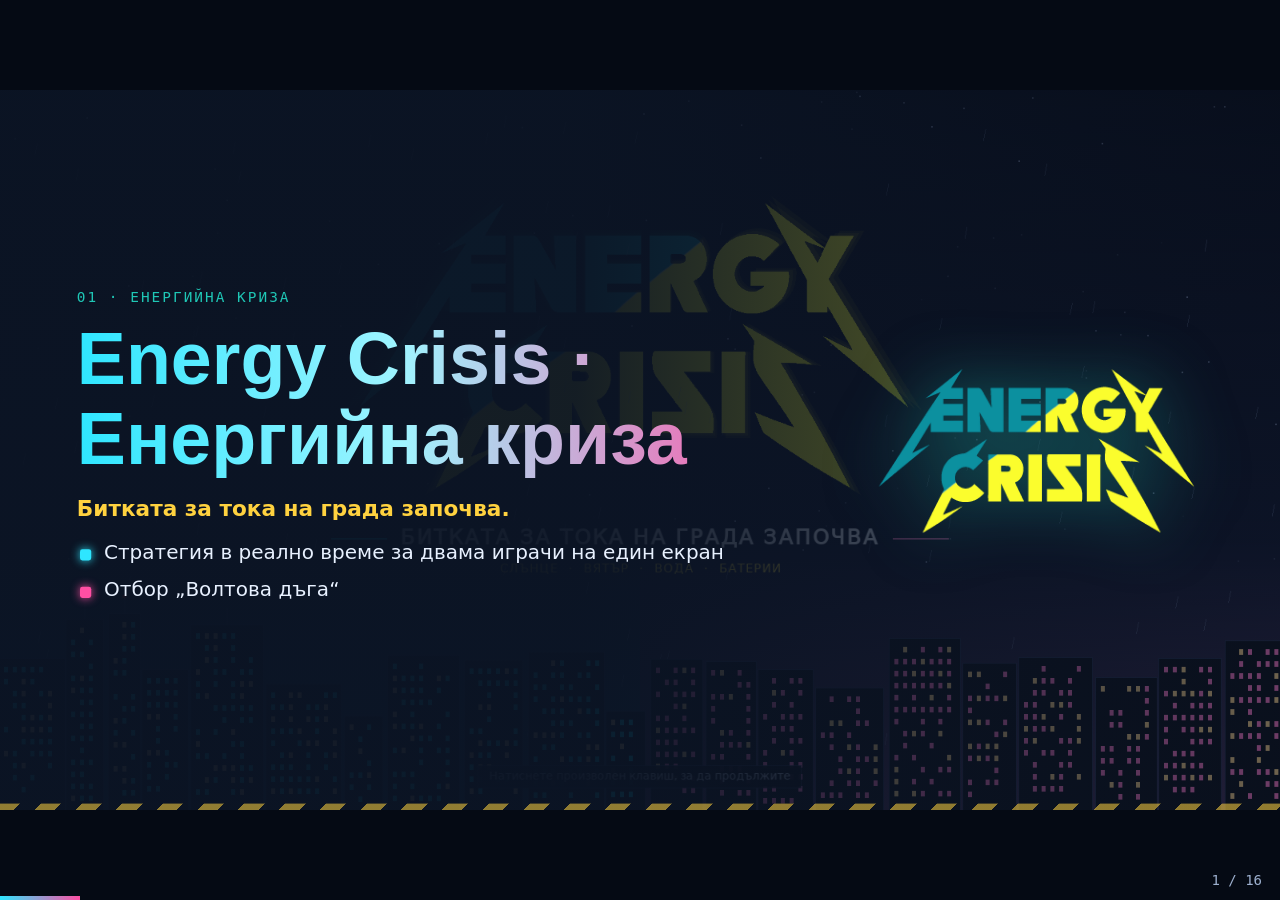
==== presentation/index.html @ 6099c33b "docs(presentation): HTML slide deck built from the jury script Self-contained Arcade Neon deck (offl" ====
<!doctype html>
<html lang="bg">
<head>
<meta charset="utf-8">
<meta name="viewport" content="width=device-width,initial-scale=1">
<title>Energy Crisis · Волтова дъга</title>
<link rel="stylesheet" href="fonts/faces.css">
<style>
/* Arcade Neon deck: navy ground, P1 cyan, P2 pink, logo teal and yellow. 16:9 stage scaled to the window. */
:root {
  --ground: #0b1424; --panel: #111d33; --line: #1f3355; --text: #e8f1ff; --muted: #9db0cf;
  --cyan: #2ee6ff; --pink: #ff4fa3; --teal: #1fc7b6; --volt: #ffd23f;
  --display: "Unbounded", "Bahnschrift", "Segoe UI", sans-serif;
  --body: "Manrope", "Segoe UI", system-ui, sans-serif;
  --mono: "JetBrains Mono", Consolas, monospace;
}
* { box-sizing: border-box; }
html, body { margin: 0; height: 100%; background: #050a14; color: var(--text); font-family: var(--body); overflow: hidden; }
#stage { position: absolute; left: 50%; top: 50%; width: 1600px; height: 900px; transform-origin: 0 0; }
.slide { position: absolute; inset: 0; display: none; padding: 80px 96px 90px; gap: 56px;
  background: radial-gradient(1200px 700px at 85% 10%, rgba(46,230,255,.10), transparent 60%),
              radial-gradient(900px 600px at 0% 100%, rgba(255,79,163,.10), transparent 60%), var(--ground); }
.slide.active { display: flex; animation: in .45s ease both; }
@keyframes in { from { opacity: 0; transform: translateY(14px); } to { opacity: 1; transform: none; } }
@media (prefers-reduced-motion: reduce) { .slide.active { animation: none; } }
.slide::after { content: ""; position: absolute; left: 0; right: 0; bottom: 0; height: 8px;
  background: repeating-linear-gradient(135deg, var(--volt) 0 18px, transparent 18px 36px); opacity: .55; }
.copy { flex: 1 1 0; min-width: 0; display: flex; flex-direction: column; justify-content: center; gap: 18px; }
.media { flex: 1.15 1 0; min-width: 0; display: flex; flex-direction: column; justify-content: center; gap: 22px; }
.split.two .media figure { max-height: 340px; }
.kicker { font-family: var(--mono); font-size: 18px; letter-spacing: .14em; text-transform: uppercase; color: var(--teal); }
h2 { font-family: var(--display); font-weight: 700; font-size: 54px; line-height: 1.08; margin: 0; text-wrap: balance;
  background: linear-gradient(90deg, var(--cyan), #9ff4ff 45%, var(--pink)); -webkit-background-clip: text; background-clip: text; color: transparent; }
p { font-size: 27px; line-height: 1.45; margin: 0; color: var(--text); max-width: 34ch; }
.text p, .title p { max-width: 52ch; }
ul { margin: 0; padding: 0; list-style: none; display: grid; gap: 12px; }
li { font-size: 25px; line-height: 1.4; padding-left: 34px; position: relative; color: var(--text); }
li::before { content: ""; position: absolute; left: 4px; top: .55em; width: 14px; height: 14px; border-radius: 3px;
  background: var(--cyan); box-shadow: 0 0 12px var(--cyan); }
li:nth-child(even)::before { background: var(--pink); box-shadow: 0 0 12px var(--pink); }
b { color: var(--volt); font-weight: 700; }
code { font-family: var(--mono); font-size: .85em; color: var(--cyan); background: rgba(46,230,255,.08); padding: 1px 8px; border-radius: 6px; border: 1px solid rgba(46,230,255,.25); }
figure { margin: 0; border-radius: 14px; overflow: hidden; border: 2px solid var(--line); background: #000;
  box-shadow: 0 0 0 1px rgba(46,230,255,.25), 0 0 36px rgba(46,230,255,.18), 0 24px 60px rgba(0,0,0,.55); }
figure img { display: block; width: 100%; height: 100%; object-fit: cover; }
table { border-collapse: collapse; font-size: 21px; width: 100%; }
th, td { text-align: left; padding: 9px 14px; border-bottom: 1px solid var(--line); }
th { font-family: var(--mono); font-size: 16px; letter-spacing: .08em; text-transform: uppercase; color: var(--teal); }
td:first-child { color: var(--volt); font-weight: 700; }
.title { flex-direction: column; justify-content: center; align-items: flex-start;
  background: linear-gradient(90deg, rgba(11,20,36,.96) 0 45%, rgba(11,20,36,.55)), url(img/s01-intro.png) center/cover; }
.title .copy { flex: 0 0 auto; max-width: 900px; }
.title h2 { font-size: 92px; }
.title::before { content: ""; position: absolute; right: 90px; top: 50%; width: 420px; height: 420px; transform: translateY(-50%);
  background: url(img/logo.png) center/contain no-repeat; filter: drop-shadow(0 0 40px rgba(31,199,182,.5)); }
.title .media { display: none; }
.notes { display: none; }
#bar { position: fixed; left: 0; bottom: 0; height: 4px; background: linear-gradient(90deg, var(--cyan), var(--pink)); transition: width .3s; }
#count { position: fixed; right: 18px; bottom: 12px; font-family: var(--mono); font-size: 14px; color: var(--muted); }
body.shownotes .slide.active .notes { display: block; position: absolute; left: 96px; right: 96px; bottom: 20px; font-size: 20px; color: var(--muted);
  background: rgba(5,10,20,.9); border: 1px solid var(--line); border-radius: 10px; padding: 12px 16px; }
@media print {
  @page { size: 1600px 900px; margin: 0; }
  html, body { overflow: visible; height: auto; background: var(--ground); }
  #stage { position: static; transform: none !important; width: 1600px; height: auto; }
  .slide { display: flex !important; position: relative; width: 1600px; height: 900px; page-break-after: always; animation: none !important; }
  #bar, #count { display: none; }
}
</style>
</head>
<body>
<div id="stage">
<section class="slide title" data-n="1"><div class="copy"><div class="kicker">01 · Енергийна криза</div><h2>Energy Crisis · Енергийна криза</h2><p><b>Битката за тока на града започва.</b></p><ul><li>Стратегия в реално време за двама играчи на един екран</li><li>Отбор „Волтова дъга“</li></ul></div><div class="media"><figure><img src="img/logo.png" alt=""></figure><figure><img src="img/s01-intro.png" alt=""></figure></div><aside class="notes">(0:00–0:15) Здравейте, ние сме отбор „Волтова дъга“, а това е Energy Crisis. Игра, в която двама играчи се борят да захранят един и същ град. Ще ви покажем защо това е по-трудно, отколкото звучи.</aside></section>
<section class="slide split" data-n="2"><div class="copy"><div class="kicker">02 · Енергийна криза</div><h2>21:00 ч. Зимна вечер. Няма вятър.</h2><p><b>Слънцето залезе преди три часа, а целият град току-що пусна печките и телевизорите. Откъде ще дойде токът?</b></p></div><div class="media"><figure><img src="img/s05-night.png" alt=""></figure></div><aside class="notes">(0:15–0:30) Представете си, че отговаряте за тока на цял град точно в този момент. Слънчевите панели дават нула, турбините стоят. Този въпрос е в основата на нашата игра.</aside></section>
<section class="slide text" data-n="3"><div class="copy"><div class="kicker">03 · Енергийна криза</div><h2>Проблемът: енергийният преход</h2><ul><li>България произвежда ток главно от АЕЦ „Козлодуй“ и въглищни централи като „Марица-изток“</li><li>Слънцето и вятърът са чисти, но <b>не работят по поръчка</b>: нощ, облаци, безветрие, зима</li><li>Най-голямото търсене е вечер (<b>вечерен пик</b>), точно когато слънцето вече е залязло</li><li>Истинският въпрос: <b>как да сменим източниците, без градът да угасне?</b></li></ul></div><aside class="notes">(0:30–0:55) Чистата енергия е лесна на хартия и трудна в девет вечерта. Слънцето дава най-много по обед, а хората имат нужда от ток вечер. Тази празнина между производството и търсенето е реален проблем за всяка енергийна система, включително нашата.</aside></section>
<section class="slide split" data-n="4"><div class="copy"><div class="kicker">04 · Енергийна криза</div><h2>Играта с едно изречение</h2><p><b>Двама енергийни магнати захранват един град. Който го захранва по-надеждно, печели територия.</b></p><ul><li><b>Добиваш</b> ресурси → <b>строиш</b> централи → <b>захранваш</b> града</li><li>Всяка сутрин в <b>06:00</b> градът проверява кой се е справил по-добре</li><li>Победа при <b>85%</b> от града или най-голям дял след ден 20</li><li>Срещу приятел на една клавиатура или срещу бот</li></ul></div><div class="media"><figure><img src="img/wave-a-game.png" alt=""></figure></div><aside class="notes">(0:55–1:15) Лявата половина е Западът, дясната е Изтокът, а по средата е градът. Добиваш дърво, желязо, мед и силиций, строиш слънчеви панели, турбини, ВЕЦ и батерии. Цялата игра е тази проста верига, но всяко звено крие решение.</aside></section>
<section class="slide split two" data-n="5"><div class="copy"><div class="kicker">05 · Енергийна криза</div><h2>Един ден от мача</h2><ul><li>Един игрови ден трае <b>90 секунди</b>, а мачът е около <b>20 дни</b> с <b>4 сезона</b></li><li>Време по сектори: слънце, дъжд, вятър, буря; зимата носи къс ден и сняг</li><li>Нощем слънцето дава 0 MW: печелят батериите, ВЕЦ и вятърът</li><li><b>06:00 · Отчет на града:</b> кой каква част от нуждата е покрил, до <b>12%</b> територия се мести</li></ul></div><div class="media"><figure><img src="img/s05-day.png" alt=""></figure><figure><img src="img/s05-night.png" alt=""></figure></div><aside class="notes">(1:15–1:40) За 20 минути играчът преживява цяла година. Всяка сутрин в 06:00 градът казва честно кой го е захранил. Ако сте пропуснали нощта, губите територия, колкото и мегавати да имате по обед.</aside></section>
<section class="slide split" data-n="6"><div class="copy"><div class="kicker">06 · Енергийна криза</div><h2>Важно е кога, а не само колко</h2><ul><li><b>Крива на търсенето:</b> вечер (17–22 ч.) градът иска до <b>1,4 пъти</b> повече, а токът се плаща по-скъпо</li><li><b>Четири квартала:</b> болница (24/7), индустрия, бизнес, домове; токът първо отива в болницата</li><li><b>Честота на мрежата 50 Hz:</b> при внезапна загуба на мощност пада; под <b>49,2 Hz</b> мощността е 70%, под <b>48 Hz</b> идва затъмнение</li><li><b>Съхранение:</b> батериите са бърз резерв, ВЕЦ дава „инерция“ на мрежата</li></ul></div><div class="media"><figure><img src="img/s06-grid-center.png" alt=""></figure></div><aside class="notes">(1:40–2:05) Тук играта става истинска енергийна система. Една слънчева централа може да изглежда силна, но ако вечер няма резерв, честотата пада и градът угасва. Точно така работят и реалните мрежи.</aside></section>
<section class="slide split" data-n="7"><div class="copy"><div class="kicker">07 · Енергийна криза</div><h2>Политика и пари</h2><ul><li><b>Градски събития:</b> 9 събития и 4 празника (Мартеница, Фестивал на розата…), обявени ден по-рано</li><li><b>Градски съвет:</b> три решения, двамата играчи гласуват тайно за 20 секунди</li><li><b>Договори и търгове:</b> градът предлага задачи, например „резерв в батериите за вечерния пик“</li><li><b>Борса и внос на ток:</b> всяка покупка вдига цената и за двамата; можеш да внесеш ток от съперника</li></ul></div><div class="media"><figure><img src="img/s07-council.png" alt=""></figure></div><aside class="notes">(2:05–2:25) Парите вече имат смисъл. Градът провежда търгове, съветът гласува, борсата реагира на търсенето. Съперникът може дори да ви продаде ток, ако реши, че това му е изгодно.</aside></section>
<section class="slide split two" data-n="8"><div class="copy"><div class="kicker">08 · Енергийна криза</div><h2>Всеки мач е различен</h2><ul><li><b>5 карти и генератор</b>, всички огледални: равни шансове за двамата</li><li><b>Терен:</b> река за ВЕЦ, хълм за вятър, ливада за слънце, гейзер; реката е обща за двамата</li><li><b>Темп, мутатори и харти:</b> БЛИЦ за 10 минути, ВЕЧНА ЗИМА, Соларен кооператив и още</li><li><b>Лаборатория:</b> 3 клона × 3 нива, на всяко ниво избираш <b>1 от 2</b> технологии</li></ul></div><div class="media"><figure><img src="img/s08-match-setup.png" alt=""></figure><figure><img src="img/s08-research.png" alt=""></figure></div><aside class="notes">(2:25–2:40) Преди мача избирате карта, темп, мутатори и стартова харта, а по време на мача и технологии. Не можете да имате всичко: всяка технология затваря друга.</aside></section>
<section class="slide split two" data-n="9"><div class="copy"><div class="kicker">09 · Енергийна криза</div><h2>Голямата енергия</h2><ul><li><b>АЕЦ:</b> 400 MW, но иска гориво всеки ден, загрява се цял ден и спира аварийно при мълния</li><li><b>Геотермална централа:</b> 70 MW денонощно, но само върху гейзер</li><li><b>Мегапроекти</b> от ден 8: Термоядрен реактор (500 MW), Космическа СЕЦ, ПАВЕЦ</li><li><b>Бедствия:</b> градушка, наводнение, пожар, земетресение; повредената сграда спира до ремонт</li></ul></div><div class="media"><figure><img src="img/s08-mega-site.png" alt=""></figure><figure><img src="img/s08-mega-progress.png" alt=""></figure></div><aside class="notes">(2:40–2:55) В късната игра идват големите решения. АЕЦ дава огромна мощност, но с гориво, бавен старт и риск. Мегапроектът се строи дни наред и двамата играчи виждат кой е по-близо до финала.</aside></section>
<section class="slide split two" data-n="10"><div class="copy"><div class="kicker">10 · Енергийна криза</div><h2>Съперници с характер</h2><ul><li>Ботът следи нуждата на града като <b>регулатор</b>: ЛЕСНО строи под нея, ТРУДНО с резерв</li><li><b>5 характера:</b> Хидро Барон, Слънчев Спринтер, Буреносец, Скъперника, Минен Магнат</li><li>Ботът ремонтира, проучва технологии, гласува в съвета и строи АЕЦ</li><li><b>НЕВЪЗМОЖНО (ОМЕГА):</b> спечели <b>180 от 180</b> симулирани мача</li></ul></div><div class="media"><figure><img src="img/s09-rivals.png" alt=""></figure><figure><img src="img/s09-omega-banner.png" alt=""></figure></div><aside class="notes">(2:55–3:15) Всеки бот играе по свой начин: Хидро Барон залага на реката, Буреносец чака бурите. Нивото НЕВЪЗМОЖНО не е нагласено на око: пуснахме 180 симулирани мача и то спечели всичките. Тестът пада, ако загуби дори веднъж.</aside></section>
<section class="slide split two" data-n="11"><div class="copy"><div class="kicker">11 · Енергийна криза</div><h2>Играта се вижда и чува</h2><ul><li><b>Кинематографично начало:</b> мълния удря логото и градът светва</li><li><b>Жив град:</b> небостъргачите растат и светят в цвета на играча, който ги захранва</li><li><b>Видима мрежа:</b> кабели и импулси, които текат по-бързо при повече MW</li><li><b>Авария в енергосистемата:</b> сирена и прозорците гаснат улица по улица</li><li><b>Процедурен звук:</b> 21 звука и музика, синтезирани от кода, без нито един звуков файл</li></ul></div><div class="media"><figure><img src="img/s10-blackout.png" alt=""></figure><figure><img src="img/s10-skyline.png" alt=""></figure></div><aside class="notes">(3:15–3:35) Искахме резултатът да се вижда без цифри. Когато някой не захрани града, чувате сирена и виждате как кварталите му угасват. А всеки звук, който ще чуете, е изчислен от програмата в момента.</aside></section>
<section class="slide split" data-n="12"><div class="copy"><div class="kicker">12 · Енергийна криза</div><h2>Какво научава играчът</h2><ul><li><b>Енергиен микс:</b> няма един перфектен източник; печели този, който ги съчетава</li><li><b>CO₂:</b> играта брои спестените тонове (около 0,4 т на MWh чиста енергия)</li><li><b>Истински компромиси:</b> мощност срещу надеждност, евтино сега срещу сигурно вечер, риск срещу разнообразие</li><li>Всичко се вижда на живо в <b>енергийното табло</b> (Tab)</li></ul></div><div class="media"><figure><img src="img/s11-dashboard.png" alt=""></figure></div><aside class="notes">(3:35–3:55) Никой не чете учебник, докато играе, но след един мач всеки разбира защо батериите и ВЕЦ са толкова важни. Играчът сам открива, че само слънце или само вятър не стигат. Това е енергийният преход, преживян, а не наизустен.</aside></section>
<section class="slide text" data-n="13"><div class="copy"><div class="kicker">13 · Енергийна криза</div><h2>Как е направена</h2><ul><li><b>C++17 + SFML 3</b>, без готов game engine</li><li><b>Детерминиран двигател:</b> фиксирана стъпка 1/60 s и RNG със seed; един seed дава един и същ мач при 30, 60 или 144 FPS</li><li><b>Правилата са отделени от графиката:</b> двигателят се тества <b>headless</b>, без прозорец</li><li><b>Процедурно съдържание:</b> иконите се рисуват с код, звукът се синтезира с код</li></ul></div><aside class="notes">(3:55–4:15) Написахме всичко на C++ със SFML, за да разберем как работи една игра отвътре. Правилата живеят отделно от картинката, затова можем да изиграем хиляди дни без прозорец. И понеже двигателят е детерминиран, един и същ seed дава абсолютно същия мач.</aside></section>
<section class="slide text" data-n="14"><div class="copy"><div class="kicker">14 · Енергийна криза</div><h2>Качество в числа</h2><ul><li><b>48</b> поправени грешки, всяка с регресионен тест</li><li><b>Над 13 000</b> автоматични проверки и стрес тест: <b>360</b> пълни мача, около <b>35 милиона</b> кадъра, <b>21</b> правила след всяка стъпка</li><li><b>Layout lint:</b> автоматична проверка, че всеки текст се побира в своята рамка</li><li><b>Text pooling:</b> кадърът падна от <b>~70 ms</b> на <b>~16 ms</b></li></ul></div><aside class="notes">(4:15–4:35) Отнесохме се към играта като към истински продукт. Например градът отчиташе деня два пъти, а батериите създаваха енергия от нищото; всяка такава грешка вече има тест, който не позволява да се върне. Дори проверката дали надписите се побират е автоматична.</aside></section>
<section class="slide split two" data-n="15"><div class="copy"><div class="kicker">15 · Енергийна криза</div><h2>Демо на живо: режим за журито (F9)</h2><ul><li><b>Един клавиш</b> пуска готов 3-минутен мач с надписи</li><li>Фиксиран seed и фиксирана стъпка: <b>всеки път е еднакво</b>, на сцената нищо не може да се обърка</li><li>Показва: добив, първи централи, ден и нощ, буря и мълния, отчети в 06:00, сезони, победа</li></ul></div><div class="media"><figure><img src="img/s14-cap-1.png" alt=""></figure><figure><img src="img/s14-cap-5.png" alt=""></figure></div><aside class="notes">(4:35–7:35) Сега ще видите играта на живо: натискаме F9 в главното меню. Говорим върху надписите: „Енергията буквално тече по кабелите към града“, „Слънцето залезе: който има батерии, продължава“, „Всяка сутрин градът проверява кой го е захранил“. Ако времето е малко, спираме след 1:30 с произволен клавиш.</aside></section>
<section class="slide split two" data-n="16"><div class="copy"><div class="kicker">16 · Енергийна криза</div><h2>Благодарим ви!</h2><p><b>Energy Crisis превръща енергийния преход от урок в състезание.</b></p><ul><li>Отбор „Волтова дъга“</li><li>Кодът и документацията: github.com/navigamer123/Energy-Crisis</li><li>Въпроси?</li></ul></div><div class="media"><figure><img src="img/logo.png" alt=""></figure><figure><img src="img/s01-intro.png" alt=""></figure></div><aside class="notes">(7:35–8:00) Всеки член на отбора казва с едно изречение какво е направил. Завършваме с изречението от слайда и каним журито да опита играта: един от тях срещу друг или срещу бота на ТРУДНО.</aside></section>

</div>
<div id="bar"></div><div id="count"></div>
<script>
(function () {
  var slides = [].slice.call(document.querySelectorAll('.slide'));
  var stage = document.getElementById('stage');
  var i = Math.max(0, Math.min(slides.length - 1, (parseInt(location.hash.slice(1), 10) || 1) - 1));
  function fit() {
    var s = Math.min(window.innerWidth / 1600, window.innerHeight / 900);
    stage.style.transform = 'scale(' + s + ') translate(-50%, -50%)';
    stage.style.transformOrigin = '0 0';
    stage.style.left = '50%'; stage.style.top = '50%';
    stage.style.transform = 'translate(-50%, -50%) scale(' + s + ')';
    stage.style.transformOrigin = 'center center';
  }
  function show(n) {
    i = Math.max(0, Math.min(slides.length - 1, n));
    slides.forEach(function (s, k) { s.classList.toggle('active', k === i); });
    document.getElementById('bar').style.width = ((i + 1) / slides.length * 100) + '%';
    document.getElementById('count').textContent = (i + 1) + ' / ' + slides.length;
    history.replaceState(null, '', '#' + (i + 1));
  }
  document.addEventListener('keydown', function (e) {
    if (['ArrowRight', 'PageDown', ' ', 'Enter'].indexOf(e.key) >= 0) { e.preventDefault(); show(i + 1); }
    else if (['ArrowLeft', 'PageUp', 'Backspace'].indexOf(e.key) >= 0) { e.preventDefault(); show(i - 1); }
    else if (e.key === 'Home') show(0);
    else if (e.key === 'End') show(slides.length - 1);
    else if (e.key === 'n' || e.key === 'N') document.body.classList.toggle('shownotes');
    else if (e.key === 'f' || e.key === 'F') { if (!document.fullscreenElement) document.documentElement.requestFullscreen(); else document.exitFullscreen(); }
  });
  document.addEventListener('click', function (e) { show(e.clientX > window.innerWidth / 3 ? i + 1 : i - 1); });
  window.addEventListener('resize', fit);
  if (location.search.indexOf('print') < 0) { fit(); show(i); }
})();
</script>
</body>
</html>
---- presentation/fonts/faces.css ----
@font-face{font-family:'JetBrains Mono';font-style:normal;font-weight:500 700;font-display:swap;src:url(fonts/jetbrains-mono-cyrillic.woff2) format('woff2');unicode-range:U+0301, U+0400-045F, U+0490-0491, U+04B0-04B1, U+2116}
@font-face{font-family:'JetBrains Mono';font-style:normal;font-weight:500 700;font-display:swap;src:url(fonts/jetbrains-mono-latin.woff2) format('woff2');unicode-range:U+0000-00FF, U+0131, U+0152-0153, U+02BB-02BC, U+02C6, U+02DA, U+02DC, U+0304, U+0308, U+0329, U+2000-206F, U+20AC, U+2122, U+2191, U+2193, U+2212, U+2215, U+FEFF, U+FFFD}
@font-face{font-family:'JetBrains Mono';font-style:normal;font-weight:500 700;font-display:swap;src:url(fonts/jetbrains-mono-latin-ext.woff2) format('woff2');unicode-range:U+0100-02BA, U+02BD-02C5, U+02C7-02CC, U+02CE-02D7, U+02DD-02FF, U+0304, U+0308, U+0329, U+1D00-1DBF, U+1E00-1E9F, U+1EF2-1EFF, U+2020, U+20A0-20AB, U+20AD-20C0, U+2113, U+2C60-2C7F, U+A720-A7FF}
@font-face{font-family:'Manrope';font-style:normal;font-weight:400 800;font-display:swap;src:url(fonts/manrope-cyrillic.woff2) format('woff2');unicode-range:U+0301, U+0400-045F, U+0490-0491, U+04B0-04B1, U+2116}
@font-face{font-family:'Manrope';font-style:normal;font-weight:400 800;font-display:swap;src:url(fonts/manrope-latin.woff2) format('woff2');unicode-range:U+0000-00FF, U+0131, U+0152-0153, U+02BB-02BC, U+02C6, U+02DA, U+02DC, U+0304, U+0308, U+0329, U+2000-206F, U+20AC, U+2122, U+2191, U+2193, U+2212, U+2215, U+FEFF, U+FFFD}
@font-face{font-family:'Manrope';font-style:normal;font-weight:400 800;font-display:swap;src:url(fonts/manrope-latin-ext.woff2) format('woff2');unicode-range:U+0100-02BA, U+02BD-02C5, U+02C7-02CC, U+02CE-02D7, U+02DD-02FF, U+0304, U+0308, U+0329, U+1D00-1DBF, U+1E00-1E9F, U+1EF2-1EFF, U+2020, U+20A0-20AB, U+20AD-20C0, U+2113, U+2C60-2C7F, U+A720-A7FF}
@font-face{font-family:'Unbounded';font-style:normal;font-weight:500 800;font-display:swap;src:url(fonts/unbounded-cyrillic.woff2) format('woff2');unicode-range:U+0301, U+0400-045F, U+0490-0491, U+04B0-04B1, U+2116}
@font-face{font-family:'Unbounded';font-style:normal;font-weight:500 800;font-display:swap;src:url(fonts/unbounded-latin.woff2) format('woff2');unicode-range:U+0000-00FF, U+0131, U+0152-0153, U+02BB-02BC, U+02C6, U+02DA, U+02DC, U+0304, U+0308, U+0329, U+2000-206F, U+20AC, U+2122, U+2191, U+2193, U+2212, U+2215, U+FEFF, U+FFFD}
@font-face{font-family:'Unbounded';font-style:normal;font-weight:500 800;font-display:swap;src:url(fonts/unbounded-latin-ext.woff2) format('woff2');unicode-range:U+0100-02BA, U+02BD-02C5, U+02C7-02CC, U+02CE-02D7, U+02DD-02FF, U+0304, U+0308, U+0329, U+1D00-1DBF, U+1E00-1E9F, U+1EF2-1EFF, U+2020, U+20A0-20AB, U+20AD-20C0, U+2113, U+2C60-2C7F, U+A720-A7FF}
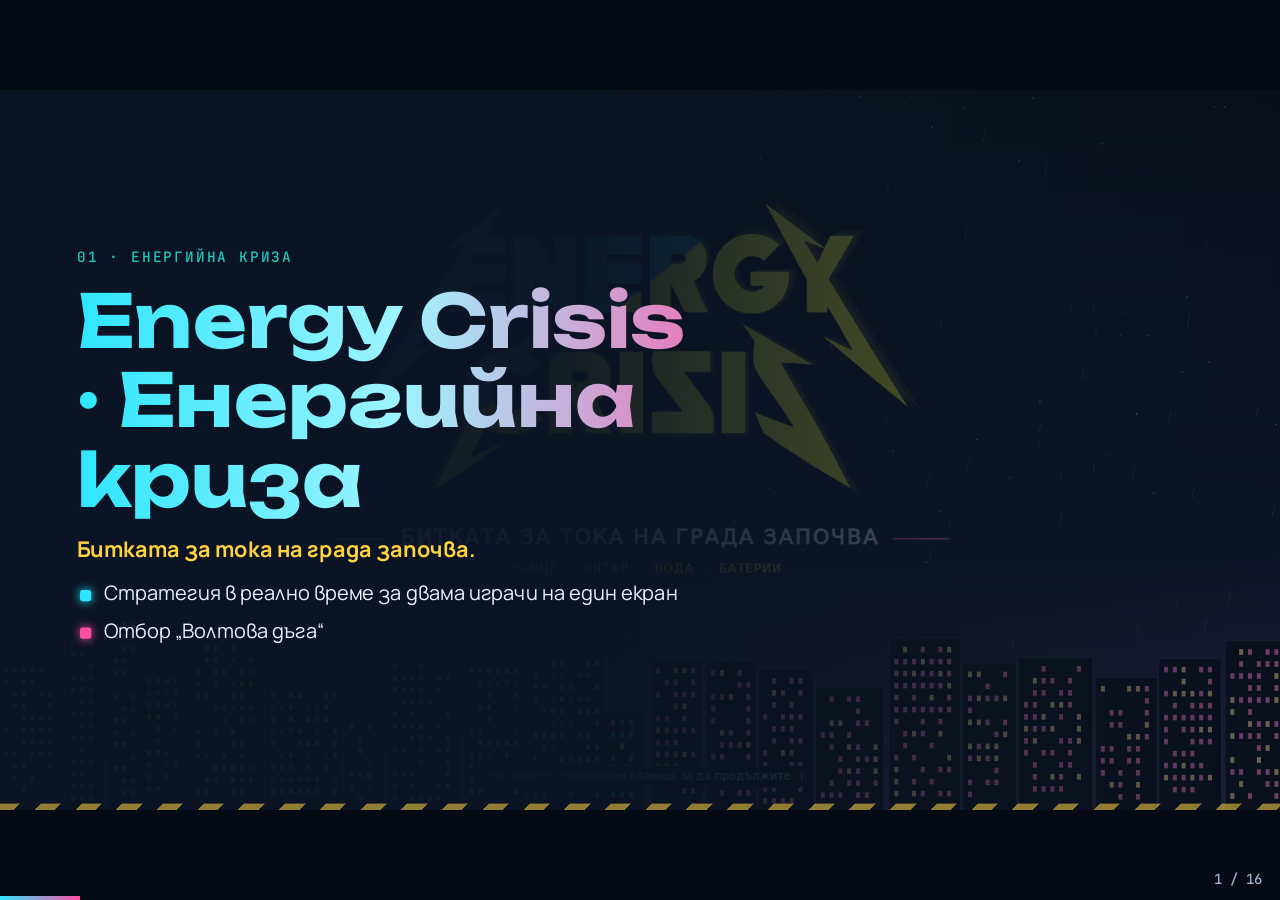
==== commit a7fd085f: "fix(presentation): single logo on the title slide, larger type on text-only slides Re-rendered all 1" ====
--- a/presentation/index.html
+++ b/presentation/index.html
@@ -1,75 +1,74 @@
-<!doctype html>
-<html lang="bg">
-<head>
-<meta charset="utf-8">
-<meta name="viewport" content="width=device-width,initial-scale=1">
-<title>Energy Crisis · Волтова дъга</title>
-<link rel="stylesheet" href="fonts/faces.css">
-<style>
-/* Arcade Neon deck: navy ground, P1 cyan, P2 pink, logo teal and yellow. 16:9 stage scaled to the window. */
-:root {
-  --ground: #0b1424; --panel: #111d33; --line: #1f3355; --text: #e8f1ff; --muted: #9db0cf;
-  --cyan: #2ee6ff; --pink: #ff4fa3; --teal: #1fc7b6; --volt: #ffd23f;
-  --display: "Unbounded", "Bahnschrift", "Segoe UI", sans-serif;
-  --body: "Manrope", "Segoe UI", system-ui, sans-serif;
-  --mono: "JetBrains Mono", Consolas, monospace;
-}
-* { box-sizing: border-box; }
-html, body { margin: 0; height: 100%; background: #050a14; color: var(--text); font-family: var(--body); overflow: hidden; }
-#stage { position: absolute; left: 50%; top: 50%; width: 1600px; height: 900px; transform-origin: 0 0; }
-.slide { position: absolute; inset: 0; display: none; padding: 80px 96px 90px; gap: 56px;
-  background: radial-gradient(1200px 700px at 85% 10%, rgba(46,230,255,.10), transparent 60%),
-              radial-gradient(900px 600px at 0% 100%, rgba(255,79,163,.10), transparent 60%), var(--ground); }
-.slide.active { display: flex; animation: in .45s ease both; }
-@keyframes in { from { opacity: 0; transform: translateY(14px); } to { opacity: 1; transform: none; } }
-@media (prefers-reduced-motion: reduce) { .slide.active { animation: none; } }
-.slide::after { content: ""; position: absolute; left: 0; right: 0; bottom: 0; height: 8px;
-  background: repeating-linear-gradient(135deg, var(--volt) 0 18px, transparent 18px 36px); opacity: .55; }
-.copy { flex: 1 1 0; min-width: 0; display: flex; flex-direction: column; justify-content: center; gap: 18px; }
-.media { flex: 1.15 1 0; min-width: 0; display: flex; flex-direction: column; justify-content: center; gap: 22px; }
-.split.two .media figure { max-height: 340px; }
-.kicker { font-family: var(--mono); font-size: 18px; letter-spacing: .14em; text-transform: uppercase; color: var(--teal); }
-h2 { font-family: var(--display); font-weight: 700; font-size: 54px; line-height: 1.08; margin: 0; text-wrap: balance;
-  background: linear-gradient(90deg, var(--cyan), #9ff4ff 45%, var(--pink)); -webkit-background-clip: text; background-clip: text; color: transparent; }
-p { font-size: 27px; line-height: 1.45; margin: 0; color: var(--text); max-width: 34ch; }
-.text p, .title p { max-width: 52ch; }
-ul { margin: 0; padding: 0; list-style: none; display: grid; gap: 12px; }
-li { font-size: 25px; line-height: 1.4; padding-left: 34px; position: relative; color: var(--text); }
-li::before { content: ""; position: absolute; left: 4px; top: .55em; width: 14px; height: 14px; border-radius: 3px;
-  background: var(--cyan); box-shadow: 0 0 12px var(--cyan); }
-li:nth-child(even)::before { background: var(--pink); box-shadow: 0 0 12px var(--pink); }
-b { color: var(--volt); font-weight: 700; }
-code { font-family: var(--mono); font-size: .85em; color: var(--cyan); background: rgba(46,230,255,.08); padding: 1px 8px; border-radius: 6px; border: 1px solid rgba(46,230,255,.25); }
-figure { margin: 0; border-radius: 14px; overflow: hidden; border: 2px solid var(--line); background: #000;
-  box-shadow: 0 0 0 1px rgba(46,230,255,.25), 0 0 36px rgba(46,230,255,.18), 0 24px 60px rgba(0,0,0,.55); }
-figure img { display: block; width: 100%; height: 100%; object-fit: cover; }
-table { border-collapse: collapse; font-size: 21px; width: 100%; }
-th, td { text-align: left; padding: 9px 14px; border-bottom: 1px solid var(--line); }
-th { font-family: var(--mono); font-size: 16px; letter-spacing: .08em; text-transform: uppercase; color: var(--teal); }
-td:first-child { color: var(--volt); font-weight: 700; }
-.title { flex-direction: column; justify-content: center; align-items: flex-start;
-  background: linear-gradient(90deg, rgba(11,20,36,.96) 0 45%, rgba(11,20,36,.55)), url(img/s01-intro.png) center/cover; }
-.title .copy { flex: 0 0 auto; max-width: 900px; }
-.title h2 { font-size: 92px; }
-.title::before { content: ""; position: absolute; right: 90px; top: 50%; width: 420px; height: 420px; transform: translateY(-50%);
-  background: url(img/logo.png) center/contain no-repeat; filter: drop-shadow(0 0 40px rgba(31,199,182,.5)); }
+<!doctype html>
+<html lang="bg">
+<head>
+<meta charset="utf-8">
+<meta name="viewport" content="width=device-width,initial-scale=1">
+<title>Energy Crisis · Волтова дъга</title>
+<link rel="stylesheet" href="fonts/faces.css">
+<style>
+/* Arcade Neon deck: navy ground, P1 cyan, P2 pink, logo teal and yellow. 16:9 stage scaled to the window. */
+:root {
+  --ground: #0b1424; --panel: #111d33; --line: #1f3355; --text: #e8f1ff; --muted: #9db0cf;
+  --cyan: #2ee6ff; --pink: #ff4fa3; --teal: #1fc7b6; --volt: #ffd23f;
+  --display: "Unbounded", "Bahnschrift", "Segoe UI", sans-serif;
+  --body: "Manrope", "Segoe UI", system-ui, sans-serif;
+  --mono: "JetBrains Mono", Consolas, monospace;
+}
+* { box-sizing: border-box; }
+html, body { margin: 0; height: 100%; background: #050a14; color: var(--text); font-family: var(--body); overflow: hidden; }
+#stage { position: absolute; left: 50%; top: 50%; width: 1600px; height: 900px; transform-origin: 0 0; }
+.slide { position: absolute; inset: 0; display: none; padding: 80px 96px 90px; gap: 56px;
+  background: radial-gradient(1200px 700px at 85% 10%, rgba(46,230,255,.10), transparent 60%),
+              radial-gradient(900px 600px at 0% 100%, rgba(255,79,163,.10), transparent 60%), var(--ground); }
+.slide.active { display: flex; animation: in .45s ease both; }
+@keyframes in { from { opacity: 0; transform: translateY(14px); } to { opacity: 1; transform: none; } }
+@media (prefers-reduced-motion: reduce) { .slide.active { animation: none; } }
+.slide::after { content: ""; position: absolute; left: 0; right: 0; bottom: 0; height: 8px;
+  background: repeating-linear-gradient(135deg, var(--volt) 0 18px, transparent 18px 36px); opacity: .55; }
+.copy { flex: 1 1 0; min-width: 0; display: flex; flex-direction: column; justify-content: center; gap: 18px; }
+.media { flex: 1.15 1 0; min-width: 0; display: flex; flex-direction: column; justify-content: center; gap: 22px; }
+.split.two .media figure { max-height: 340px; }
+.kicker { font-family: var(--mono); font-size: 18px; letter-spacing: .14em; text-transform: uppercase; color: var(--teal); }
+h2 { font-family: var(--display); font-weight: 700; font-size: 54px; line-height: 1.08; margin: 0; text-wrap: balance;
+  background: linear-gradient(90deg, var(--cyan), #9ff4ff 45%, var(--pink)); -webkit-background-clip: text; background-clip: text; color: transparent; }
+p { font-size: 27px; line-height: 1.45; margin: 0; color: var(--text); max-width: 34ch; }
+.text p, .title p { max-width: 52ch; }
+ul { margin: 0; padding: 0; list-style: none; display: grid; gap: 12px; }
+li { font-size: 25px; line-height: 1.4; padding-left: 34px; position: relative; color: var(--text); }
+li::before { content: ""; position: absolute; left: 4px; top: .55em; width: 14px; height: 14px; border-radius: 3px;
+  background: var(--cyan); box-shadow: 0 0 12px var(--cyan); }
+li:nth-child(even)::before { background: var(--pink); box-shadow: 0 0 12px var(--pink); }
+b { color: var(--volt); font-weight: 700; }
+code { font-family: var(--mono); font-size: .85em; color: var(--cyan); background: rgba(46,230,255,.08); padding: 1px 8px; border-radius: 6px; border: 1px solid rgba(46,230,255,.25); }
+figure { margin: 0; border-radius: 14px; overflow: hidden; border: 2px solid var(--line); background: #000;
+  box-shadow: 0 0 0 1px rgba(46,230,255,.25), 0 0 36px rgba(46,230,255,.18), 0 24px 60px rgba(0,0,0,.55); }
+figure img { display: block; width: 100%; height: 100%; object-fit: cover; }
+table { border-collapse: collapse; font-size: 21px; width: 100%; }
+th, td { text-align: left; padding: 9px 14px; border-bottom: 1px solid var(--line); }
+th { font-family: var(--mono); font-size: 16px; letter-spacing: .08em; text-transform: uppercase; color: var(--teal); }
+td:first-child { color: var(--volt); font-weight: 700; }
+.title { flex-direction: column; justify-content: center; align-items: flex-start;
+  background: linear-gradient(90deg, rgba(11,20,36,.96) 0 45%, rgba(11,20,36,.55)), url(img/s01-intro.png) center/cover; }
+.title .copy { flex: 0 0 auto; max-width: 900px; }
+.title h2 { font-size: 92px; }
 .title .media { display: none; }
-.notes { display: none; }
-#bar { position: fixed; left: 0; bottom: 0; height: 4px; background: linear-gradient(90deg, var(--cyan), var(--pink)); transition: width .3s; }
-#count { position: fixed; right: 18px; bottom: 12px; font-family: var(--mono); font-size: 14px; color: var(--muted); }
-body.shownotes .slide.active .notes { display: block; position: absolute; left: 96px; right: 96px; bottom: 20px; font-size: 20px; color: var(--muted);
-  background: rgba(5,10,20,.9); border: 1px solid var(--line); border-radius: 10px; padding: 12px 16px; }
-@media print {
-  @page { size: 1600px 900px; margin: 0; }
-  html, body { overflow: visible; height: auto; background: var(--ground); }
-  #stage { position: static; transform: none !important; width: 1600px; height: auto; }
-  .slide { display: flex !important; position: relative; width: 1600px; height: 900px; page-break-after: always; animation: none !important; }
-  #bar, #count { display: none; }
-}
-</style>
-</head>
-<body>
-<div id="stage">
+.text li { font-size: 34px; } .text p { font-size: 34px; } .text h2 { font-size: 64px; } .text .copy { gap: 26px; } .text ul { gap: 20px; }
+.notes { display: none; }
+#bar { position: fixed; left: 0; bottom: 0; height: 4px; background: linear-gradient(90deg, var(--cyan), var(--pink)); transition: width .3s; }
+#count { position: fixed; right: 18px; bottom: 12px; font-family: var(--mono); font-size: 14px; color: var(--muted); }
+body.shownotes .slide.active .notes { display: block; position: absolute; left: 96px; right: 96px; bottom: 20px; font-size: 20px; color: var(--muted);
+  background: rgba(5,10,20,.9); border: 1px solid var(--line); border-radius: 10px; padding: 12px 16px; }
+@media print {
+  @page { size: 1600px 900px; margin: 0; }
+  html, body { overflow: visible; height: auto; background: var(--ground); }
+  #stage { position: static; transform: none !important; width: 1600px; height: auto; }
+  .slide { display: flex !important; position: relative; width: 1600px; height: 900px; page-break-after: always; animation: none !important; }
+  #bar, #count { display: none; }
+}
+</style>
+</head>
+<body>
+<div id="stage">
 <section class="slide title" data-n="1"><div class="copy"><div class="kicker">01 · Енергийна криза</div><h2>Energy Crisis · Енергийна криза </h2><p><b>Битката за тока на града започва.</b> </p><ul><li>Стратегия в реално време за двама играчи на един екран@@ -163,41 +162,41 @@
 </li><li>Кодът и документацията: github.com/navigamer123/Energy-Crisis </li><li>Въпроси? </li></ul></div><div class="media"><figure><img src="img/logo.png" alt=""></figure><figure><img src="img/s01-intro.png" alt=""></figure></div><aside class="notes">(7:35–8:00) Всеки член на отбора казва с едно изречение какво е направил. Завършваме с изречението от слайда и каним журито да опита играта: един от тях срещу друг или срещу бота на ТРУДНО.</aside></section>
-
-</div>
-<div id="bar"></div><div id="count"></div>
-<script>
-(function () {
-  var slides = [].slice.call(document.querySelectorAll('.slide'));
-  var stage = document.getElementById('stage');
-  var i = Math.max(0, Math.min(slides.length - 1, (parseInt(location.hash.slice(1), 10) || 1) - 1));
-  function fit() {
-    var s = Math.min(window.innerWidth / 1600, window.innerHeight / 900);
-    stage.style.transform = 'scale(' + s + ') translate(-50%, -50%)';
-    stage.style.transformOrigin = '0 0';
-    stage.style.left = '50%'; stage.style.top = '50%';
-    stage.style.transform = 'translate(-50%, -50%) scale(' + s + ')';
-    stage.style.transformOrigin = 'center center';
-  }
-  function show(n) {
-    i = Math.max(0, Math.min(slides.length - 1, n));
-    slides.forEach(function (s, k) { s.classList.toggle('active', k === i); });
-    document.getElementById('bar').style.width = ((i + 1) / slides.length * 100) + '%';
-    document.getElementById('count').textContent = (i + 1) + ' / ' + slides.length;
-    history.replaceState(null, '', '#' + (i + 1));
-  }
-  document.addEventListener('keydown', function (e) {
-    if (['ArrowRight', 'PageDown', ' ', 'Enter'].indexOf(e.key) >= 0) { e.preventDefault(); show(i + 1); }
-    else if (['ArrowLeft', 'PageUp', 'Backspace'].indexOf(e.key) >= 0) { e.preventDefault(); show(i - 1); }
-    else if (e.key === 'Home') show(0);
-    else if (e.key === 'End') show(slides.length - 1);
-    else if (e.key === 'n' || e.key === 'N') document.body.classList.toggle('shownotes');
-    else if (e.key === 'f' || e.key === 'F') { if (!document.fullscreenElement) document.documentElement.requestFullscreen(); else document.exitFullscreen(); }
-  });
-  document.addEventListener('click', function (e) { show(e.clientX > window.innerWidth / 3 ? i + 1 : i - 1); });
-  window.addEventListener('resize', fit);
-  if (location.search.indexOf('print') < 0) { fit(); show(i); }
-})();
-</script>
-</body>
-</html>
+
+</div>
+<div id="bar"></div><div id="count"></div>
+<script>
+(function () {
+  var slides = [].slice.call(document.querySelectorAll('.slide'));
+  var stage = document.getElementById('stage');
+  var i = Math.max(0, Math.min(slides.length - 1, (parseInt(location.hash.slice(1), 10) || 1) - 1));
+  function fit() {
+    var s = Math.min(window.innerWidth / 1600, window.innerHeight / 900);
+    stage.style.transform = 'scale(' + s + ') translate(-50%, -50%)';
+    stage.style.transformOrigin = '0 0';
+    stage.style.left = '50%'; stage.style.top = '50%';
+    stage.style.transform = 'translate(-50%, -50%) scale(' + s + ')';
+    stage.style.transformOrigin = 'center center';
+  }
+  function show(n) {
+    i = Math.max(0, Math.min(slides.length - 1, n));
+    slides.forEach(function (s, k) { s.classList.toggle('active', k === i); });
+    document.getElementById('bar').style.width = ((i + 1) / slides.length * 100) + '%';
+    document.getElementById('count').textContent = (i + 1) + ' / ' + slides.length;
+    history.replaceState(null, '', '#' + (i + 1));
+  }
+  document.addEventListener('keydown', function (e) {
+    if (['ArrowRight', 'PageDown', ' ', 'Enter'].indexOf(e.key) >= 0) { e.preventDefault(); show(i + 1); }
+    else if (['ArrowLeft', 'PageUp', 'Backspace'].indexOf(e.key) >= 0) { e.preventDefault(); show(i - 1); }
+    else if (e.key === 'Home') show(0);
+    else if (e.key === 'End') show(slides.length - 1);
+    else if (e.key === 'n' || e.key === 'N') document.body.classList.toggle('shownotes');
+    else if (e.key === 'f' || e.key === 'F') { if (!document.fullscreenElement) document.documentElement.requestFullscreen(); else document.exitFullscreen(); }
+  });
+  document.addEventListener('click', function (e) { show(e.clientX > window.innerWidth / 3 ? i + 1 : i - 1); });
+  window.addEventListener('resize', fit);
+  if (location.search.indexOf('print') < 0) { fit(); show(i); }
+})();
+</script>
+</body>
+</html>
--- a/presentation/fonts/faces.css
+++ b/presentation/fonts/faces.css
@@ -1,9 +1,9 @@
-@font-face{font-family:'JetBrains Mono';font-style:normal;font-weight:500 700;font-display:swap;src:url(fonts/jetbrains-mono-cyrillic.woff2) format('woff2');unicode-range:U+0301, U+0400-045F, U+0490-0491, U+04B0-04B1, U+2116}
-@font-face{font-family:'JetBrains Mono';font-style:normal;font-weight:500 700;font-display:swap;src:url(fonts/jetbrains-mono-latin.woff2) format('woff2');unicode-range:U+0000-00FF, U+0131, U+0152-0153, U+02BB-02BC, U+02C6, U+02DA, U+02DC, U+0304, U+0308, U+0329, U+2000-206F, U+20AC, U+2122, U+2191, U+2193, U+2212, U+2215, U+FEFF, U+FFFD}
-@font-face{font-family:'JetBrains Mono';font-style:normal;font-weight:500 700;font-display:swap;src:url(fonts/jetbrains-mono-latin-ext.woff2) format('woff2');unicode-range:U+0100-02BA, U+02BD-02C5, U+02C7-02CC, U+02CE-02D7, U+02DD-02FF, U+0304, U+0308, U+0329, U+1D00-1DBF, U+1E00-1E9F, U+1EF2-1EFF, U+2020, U+20A0-20AB, U+20AD-20C0, U+2113, U+2C60-2C7F, U+A720-A7FF}
-@font-face{font-family:'Manrope';font-style:normal;font-weight:400 800;font-display:swap;src:url(fonts/manrope-cyrillic.woff2) format('woff2');unicode-range:U+0301, U+0400-045F, U+0490-0491, U+04B0-04B1, U+2116}
-@font-face{font-family:'Manrope';font-style:normal;font-weight:400 800;font-display:swap;src:url(fonts/manrope-latin.woff2) format('woff2');unicode-range:U+0000-00FF, U+0131, U+0152-0153, U+02BB-02BC, U+02C6, U+02DA, U+02DC, U+0304, U+0308, U+0329, U+2000-206F, U+20AC, U+2122, U+2191, U+2193, U+2212, U+2215, U+FEFF, U+FFFD}
-@font-face{font-family:'Manrope';font-style:normal;font-weight:400 800;font-display:swap;src:url(fonts/manrope-latin-ext.woff2) format('woff2');unicode-range:U+0100-02BA, U+02BD-02C5, U+02C7-02CC, U+02CE-02D7, U+02DD-02FF, U+0304, U+0308, U+0329, U+1D00-1DBF, U+1E00-1E9F, U+1EF2-1EFF, U+2020, U+20A0-20AB, U+20AD-20C0, U+2113, U+2C60-2C7F, U+A720-A7FF}
-@font-face{font-family:'Unbounded';font-style:normal;font-weight:500 800;font-display:swap;src:url(fonts/unbounded-cyrillic.woff2) format('woff2');unicode-range:U+0301, U+0400-045F, U+0490-0491, U+04B0-04B1, U+2116}
-@font-face{font-family:'Unbounded';font-style:normal;font-weight:500 800;font-display:swap;src:url(fonts/unbounded-latin.woff2) format('woff2');unicode-range:U+0000-00FF, U+0131, U+0152-0153, U+02BB-02BC, U+02C6, U+02DA, U+02DC, U+0304, U+0308, U+0329, U+2000-206F, U+20AC, U+2122, U+2191, U+2193, U+2212, U+2215, U+FEFF, U+FFFD}
-@font-face{font-family:'Unbounded';font-style:normal;font-weight:500 800;font-display:swap;src:url(fonts/unbounded-latin-ext.woff2) format('woff2');unicode-range:U+0100-02BA, U+02BD-02C5, U+02C7-02CC, U+02CE-02D7, U+02DD-02FF, U+0304, U+0308, U+0329, U+1D00-1DBF, U+1E00-1E9F, U+1EF2-1EFF, U+2020, U+20A0-20AB, U+20AD-20C0, U+2113, U+2C60-2C7F, U+A720-A7FF}
+@font-face{font-family:'JetBrains Mono';font-style:normal;font-weight:500 700;font-display:swap;src:url(jetbrains-mono-cyrillic.woff2) format('woff2');unicode-range:U+0301, U+0400-045F, U+0490-0491, U+04B0-04B1, U+2116}
+@font-face{font-family:'JetBrains Mono';font-style:normal;font-weight:500 700;font-display:swap;src:url(jetbrains-mono-latin.woff2) format('woff2');unicode-range:U+0000-00FF, U+0131, U+0152-0153, U+02BB-02BC, U+02C6, U+02DA, U+02DC, U+0304, U+0308, U+0329, U+2000-206F, U+20AC, U+2122, U+2191, U+2193, U+2212, U+2215, U+FEFF, U+FFFD}
+@font-face{font-family:'JetBrains Mono';font-style:normal;font-weight:500 700;font-display:swap;src:url(jetbrains-mono-latin-ext.woff2) format('woff2');unicode-range:U+0100-02BA, U+02BD-02C5, U+02C7-02CC, U+02CE-02D7, U+02DD-02FF, U+0304, U+0308, U+0329, U+1D00-1DBF, U+1E00-1E9F, U+1EF2-1EFF, U+2020, U+20A0-20AB, U+20AD-20C0, U+2113, U+2C60-2C7F, U+A720-A7FF}
+@font-face{font-family:'Manrope';font-style:normal;font-weight:400 800;font-display:swap;src:url(manrope-cyrillic.woff2) format('woff2');unicode-range:U+0301, U+0400-045F, U+0490-0491, U+04B0-04B1, U+2116}
+@font-face{font-family:'Manrope';font-style:normal;font-weight:400 800;font-display:swap;src:url(manrope-latin.woff2) format('woff2');unicode-range:U+0000-00FF, U+0131, U+0152-0153, U+02BB-02BC, U+02C6, U+02DA, U+02DC, U+0304, U+0308, U+0329, U+2000-206F, U+20AC, U+2122, U+2191, U+2193, U+2212, U+2215, U+FEFF, U+FFFD}
+@font-face{font-family:'Manrope';font-style:normal;font-weight:400 800;font-display:swap;src:url(manrope-latin-ext.woff2) format('woff2');unicode-range:U+0100-02BA, U+02BD-02C5, U+02C7-02CC, U+02CE-02D7, U+02DD-02FF, U+0304, U+0308, U+0329, U+1D00-1DBF, U+1E00-1E9F, U+1EF2-1EFF, U+2020, U+20A0-20AB, U+20AD-20C0, U+2113, U+2C60-2C7F, U+A720-A7FF}
+@font-face{font-family:'Unbounded';font-style:normal;font-weight:500 800;font-display:swap;src:url(unbounded-cyrillic.woff2) format('woff2');unicode-range:U+0301, U+0400-045F, U+0490-0491, U+04B0-04B1, U+2116}
+@font-face{font-family:'Unbounded';font-style:normal;font-weight:500 800;font-display:swap;src:url(unbounded-latin.woff2) format('woff2');unicode-range:U+0000-00FF, U+0131, U+0152-0153, U+02BB-02BC, U+02C6, U+02DA, U+02DC, U+0304, U+0308, U+0329, U+2000-206F, U+20AC, U+2122, U+2191, U+2193, U+2212, U+2215, U+FEFF, U+FFFD}
+@font-face{font-family:'Unbounded';font-style:normal;font-weight:500 800;font-display:swap;src:url(unbounded-latin-ext.woff2) format('woff2');unicode-range:U+0100-02BA, U+02BD-02C5, U+02C7-02CC, U+02CE-02D7, U+02DD-02FF, U+0304, U+0308, U+0329, U+1D00-1DBF, U+1E00-1E9F, U+1EF2-1EFF, U+2020, U+20A0-20AB, U+20AD-20C0, U+2113, U+2C60-2C7F, U+A720-A7FF}
